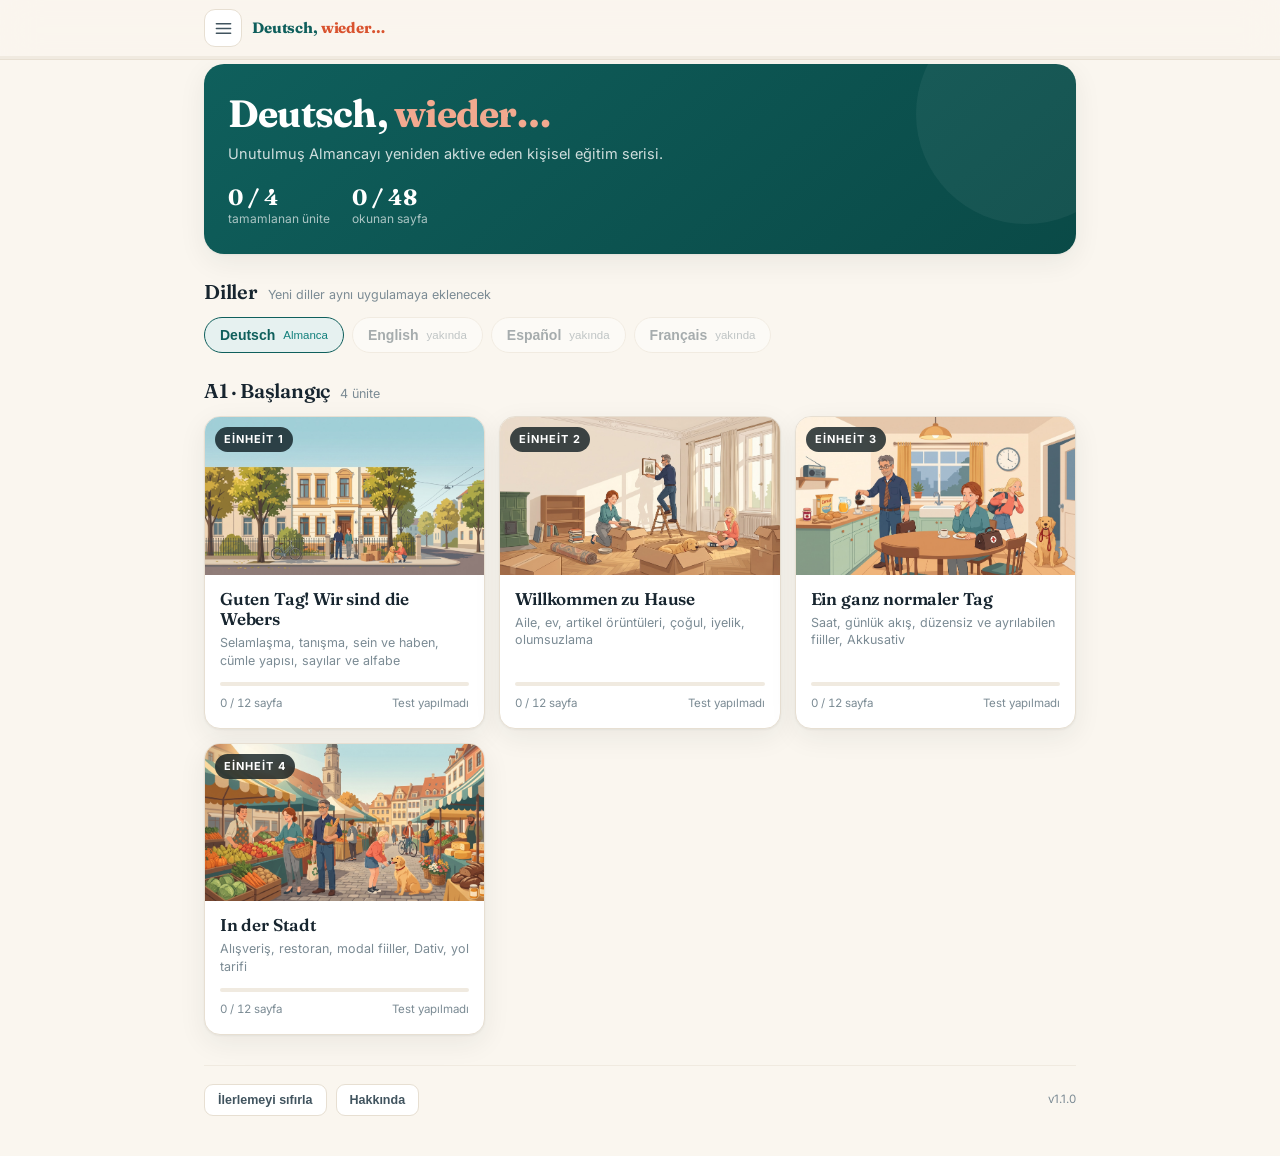
==== index.html @ b2467692 "Add files via upload" ====
<!DOCTYPE html>
<html lang="tr">
<head>
<meta charset="utf-8">
<meta name="viewport" content="width=device-width, initial-scale=1, viewport-fit=cover">
<meta name="apple-mobile-web-app-capable" content="yes">
<meta name="mobile-web-app-capable" content="yes">
<meta name="apple-mobile-web-app-status-bar-style" content="default">
<meta name="apple-mobile-web-app-title" content="Deutsch">
<meta name="theme-color" content="#FAF6EF">
<meta name="description" content="Deutsch, wieder… — kişiselleştirilmiş dil eğitimi">
<title>Deutsch, wieder…</title>

<link rel="manifest" href="manifest.webmanifest">
<link rel="apple-touch-icon" href="icons/apple-touch-icon.png">
<link rel="icon" href="icons/icon-192.png">

<link rel="preconnect" href="https://fonts.googleapis.com">
<link rel="preconnect" href="https://fonts.gstatic.com" crossorigin>
<link href="https://fonts.googleapis.com/css2?family=Fraunces:opsz,wght@9..144,500;9..144,600;9..144,700&family=Inter:wght@400;500;600;700&family=Lora:ital,wght@0,400;0,500;0,600;1,400&display=swap" rel="stylesheet">
<link rel="stylesheet" href="app.css">
</head>
<body>

<header class="topbar">
  <div class="topbar-in">
    <button class="iconbtn" id="menuBtn" aria-label="Menü">
      <svg viewBox="0 0 24 24"><path d="M3 6h18M3 12h18M3 18h18"/></svg>
    </button>
    <div class="brandmark">Deutsch, <span>wieder…</span></div>
    <div class="spacer"></div>
    <div class="pagepill" id="pill" hidden></div>
  </div>
  <div class="progress"><i id="prog"></i></div>
</header>

<div class="scrim" id="scrim"></div>
<nav class="toc" id="toc"></nav>

<!-- ══════════ HOME ══════════ -->
<main class="screen on" id="homeScreen">
  <div class="home">
    <div class="hero">
      <h1>Deutsch, <em>wieder…</em></h1>
      <p id="heroSub">Unutulmuş Almancayı yeniden aktive eden kişisel eğitim serisi.</p>
      <div class="stat" id="heroStats"></div>
    </div>

    <div class="sect-h"><h2>Diller</h2><span id="langNote"></span></div>
    <div class="langtabs" id="langTabs"></div>

    <div class="sect-h"><h2 id="levelTitle">A1 · Başlangıç</h2><span id="levelNote"></span></div>
    <div class="units" id="unitGrid"></div>

    <div class="homefoot">
      <button class="tinybtn" id="resetBtn">İlerlemeyi sıfırla</button>
      <button class="tinybtn" id="aboutBtn">Hakkında</button>
      <span class="ver" id="verLabel"></span>
    </div>
  </div>
</main>

<!-- ══════════ READER ══════════ -->
<main class="screen" id="readerScreen">
  <div class="stage" id="stage">
    <div class="loading"><div class="spin"></div><span>Ünite yükleniyor…</span></div>
  </div>
</main>

<nav class="botnav" id="botnav">
  <div class="botnav-in">
    <button class="nav" id="prevBtn"><svg viewBox="0 0 24 24"><path d="M15 18l-6-6 6-6"/></svg> Zurück</button>
    <button class="nav pri" id="nextBtn">Weiter <svg viewBox="0 0 24 24"><path d="M9 18l6-6-6-6"/></svg></button>
  </div>
</nav>

<div class="toast" id="toast"></div>

<script src="app.js"></script>
</body>
</html>
---- app.css ----
/* ==========================================================
   Deutsch, wieder…  ·  App-Stylesheet
   ========================================================== */
:root{
  --ink:#17252F;--ink-2:#41545F;--ink-3:#7B8B94;
  --teal:#0F5F5C;--teal-2:#13807C;--teal-soft:#E6F1F0;
  --coral:#D9532F;--coral-soft:#FCEDE8;
  --ochre:#B8801A;--ochre-soft:#FBF1DC;
  --plum:#6E4A78;--plum-soft:#F3EBF5;
  --green:#2E7D46;--green-soft:#E7F3EA;
  --cream:#FAF6EF;--paper:#FFFFFF;--line:#E7DFD2;--line-2:#F0EAE0;
  --shadow:0 1px 2px rgba(23,37,47,.05),0 8px 28px rgba(23,37,47,.07);
  --shadow-lg:0 2px 6px rgba(23,37,47,.06),0 24px 60px rgba(23,37,47,.12);
  --r-lg:20px;
  --serif:'Fraunces',Georgia,serif;--read:'Lora',Georgia,serif;
  --sans:'Inter',-apple-system,BlinkMacSystemFont,'Segoe UI',sans-serif;
}
*{box-sizing:border-box;-webkit-tap-highlight-color:transparent}
html{-webkit-text-size-adjust:100%}
body{margin:0;font-family:var(--sans);background:var(--cream);color:var(--ink);
  line-height:1.6;overscroll-behavior-y:none;-webkit-user-select:none;user-select:none}
input,textarea{-webkit-user-select:text;user-select:text}
.reader,.dlg,.vocab,.gtable,.box{-webkit-user-select:text;user-select:text}

/* ---------- App-Chrome ---------- */
.screen{display:none}
.screen.on{display:block}

.topbar{position:fixed;top:0;left:0;right:0;z-index:60;background:rgba(250,246,239,.9);
  backdrop-filter:saturate(180%) blur(18px);-webkit-backdrop-filter:saturate(180%) blur(18px);
  border-bottom:1px solid var(--line);padding-top:env(safe-area-inset-top)}
.topbar-in{max-width:900px;margin:0 auto;display:flex;align-items:center;gap:10px;padding:9px 14px}
.brandmark{font-family:var(--serif);font-weight:700;font-size:15px;color:var(--teal);letter-spacing:-.01em;white-space:nowrap}
.brandmark span{color:var(--coral)}
.topbar .spacer{flex:1}
.pagepill{font-size:12px;font-weight:600;color:var(--ink-2);background:var(--paper);
  border:1px solid var(--line);padding:5px 11px;border-radius:99px;white-space:nowrap;font-variant-numeric:tabular-nums}
.iconbtn{width:38px;height:38px;flex:0 0 38px;display:grid;place-items:center;border:1px solid var(--line);
  background:var(--paper);border-radius:11px;cursor:pointer;color:var(--ink-2)}
.iconbtn:active{transform:scale(.94)}
.iconbtn svg{width:19px;height:19px;stroke:currentColor;fill:none;stroke-width:1.9;stroke-linecap:round;stroke-linejoin:round}
.progress{height:3px;background:var(--line-2)}
.progress i{display:block;height:100%;background:linear-gradient(90deg,var(--teal),var(--teal-2));width:0;transition:width .35s cubic-bezier(.4,0,.2,1)}

.scrim{position:fixed;inset:0;background:rgba(23,37,47,.42);z-index:70;opacity:0;pointer-events:none;transition:opacity .25s}
.scrim.on{opacity:1;pointer-events:auto}
.toc{position:fixed;top:0;bottom:0;left:0;width:min(330px,86vw);z-index:80;background:var(--paper);
  border-right:1px solid var(--line);transform:translateX(-102%);transition:transform .3s cubic-bezier(.4,0,.2,1);
  overflow-y:auto;-webkit-overflow-scrolling:touch;padding:calc(env(safe-area-inset-top) + 18px) 0 30px}
.toc.on{transform:none;box-shadow:var(--shadow-lg)}
.toc h4{font-size:11px;font-weight:700;letter-spacing:.1em;text-transform:uppercase;color:var(--ink-3);margin:0 0 8px;padding:0 20px}
.toc-item{display:flex;gap:12px;align-items:flex-start;padding:11px 20px;cursor:pointer;border-left:3px solid transparent}
.toc-item.cur{background:var(--teal-soft);border-left-color:var(--teal)}
.toc-item.seen .toc-num::after{content:'·';color:var(--green);font-weight:700;margin-left:2px}
.toc-num{font-size:11px;font-weight:700;color:var(--ink-3);min-width:18px;padding-top:2px;font-variant-numeric:tabular-nums}
.toc-item.cur .toc-num{color:var(--teal)}
.toc-t{font-size:14px;font-weight:600;line-height:1.35;display:block}
.toc-s{font-size:11.5px;color:var(--ink-3);line-height:1.35;display:block;margin-top:1px}
.toc-back{display:flex;align-items:center;gap:8px;margin:0 20px 14px;padding:9px 12px;border:1px solid var(--line);
  border-radius:11px;font-size:13px;font-weight:600;color:var(--ink-2);cursor:pointer;background:var(--cream)}
.toc-back svg{width:15px;height:15px;stroke:currentColor;fill:none;stroke-width:2.2;stroke-linecap:round;stroke-linejoin:round}

/* ---------- Home ---------- */
.home{max-width:900px;margin:0 auto;padding:calc(env(safe-area-inset-top) + 64px) 14px 40px}
.hero{background:linear-gradient(140deg,var(--teal) 0%,#0A4A47 100%);border-radius:var(--r-lg);
  padding:30px 24px 26px;color:#fff;box-shadow:var(--shadow);margin-bottom:18px;position:relative;overflow:hidden}
.hero::after{content:'';position:absolute;right:-60px;top:-60px;width:220px;height:220px;border-radius:50%;
  background:rgba(255,255,255,.05)}
.hero h1{font-family:var(--serif);font-weight:700;font-size:clamp(26px,6vw,38px);line-height:1.05;
  letter-spacing:-.02em;margin:0 0 8px;position:relative}
.hero h1 em{font-style:normal;color:#F2A98F}
.hero p{margin:0;font-size:14.5px;color:rgba(255,255,255,.8);position:relative}
.hero .stat{display:flex;gap:22px;margin-top:20px;position:relative;flex-wrap:wrap}
.hero .stat div{font-size:12px;color:rgba(255,255,255,.65)}
.hero .stat b{display:block;font-family:var(--serif);font-size:22px;font-weight:700;color:#fff;line-height:1.1;font-variant-numeric:tabular-nums}

.sect-h{display:flex;align-items:baseline;gap:10px;margin:26px 0 12px}
.sect-h h2{font-family:var(--serif);font-weight:600;font-size:20px;margin:0;letter-spacing:-.01em}
.sect-h span{font-size:12.5px;color:var(--ink-3)}

.langtabs{display:flex;gap:8px;margin-bottom:6px;flex-wrap:wrap}
.langtab{display:flex;align-items:center;gap:8px;padding:9px 15px;border-radius:99px;border:1.5px solid var(--line);
  background:var(--paper);font-size:14px;font-weight:600;cursor:pointer;color:var(--ink-2)}
.langtab.on{border-color:var(--teal);background:var(--teal-soft);color:var(--teal)}
.langtab .tr{font-size:11.5px;color:var(--ink-3);font-weight:500}
.langtab.on .tr{color:var(--teal-2)}
.langtab.soon{opacity:.45;cursor:default}

.units{display:grid;grid-template-columns:repeat(auto-fill,minmax(260px,1fr));gap:14px}
.ucard{background:var(--paper);border:1px solid var(--line);border-radius:16px;overflow:hidden;
  box-shadow:var(--shadow);cursor:pointer;display:flex;flex-direction:column;transition:transform .15s}
.ucard:active{transform:scale(.985)}
.ucard .thumb{position:relative;background:var(--teal-soft);aspect-ratio:16/9;overflow:hidden}
.ucard .thumb img{width:100%;height:100%;object-fit:cover;display:block}
.ucard .badge{position:absolute;top:10px;left:10px;background:rgba(9,24,29,.78);color:#fff;font-size:11px;
  font-weight:700;letter-spacing:.09em;text-transform:uppercase;padding:4px 9px;border-radius:99px;backdrop-filter:blur(6px)}
.ucard .done{position:absolute;top:10px;right:10px;width:24px;height:24px;border-radius:50%;background:var(--green);
  display:none;place-items:center}
.ucard.finished .done{display:grid}
.ucard .done svg{width:13px;height:13px;stroke:#fff;fill:none;stroke-width:3;stroke-linecap:round;stroke-linejoin:round}
.ucard .body{padding:14px 15px 15px;flex:1;display:flex;flex-direction:column}
.ucard h3{font-family:var(--serif);font-weight:600;font-size:17px;line-height:1.2;margin:0 0 5px;letter-spacing:-.01em}
.ucard .sub{font-size:12.5px;color:var(--ink-3);line-height:1.4;flex:1}
.ucard .bar{height:4px;background:var(--line-2);border-radius:2px;margin-top:13px;overflow:hidden}
.ucard .bar i{display:block;height:100%;background:var(--teal);width:0;border-radius:2px;transition:width .4s}
.ucard .meta{display:flex;justify-content:space-between;align-items:center;margin-top:8px;font-size:11.5px;color:var(--ink-3);font-variant-numeric:tabular-nums}
.ucard .meta .score{font-weight:700;color:var(--green)}

.soonbox{background:var(--paper);border:1px dashed var(--line);border-radius:16px;padding:22px;text-align:center;color:var(--ink-3);font-size:14px}
.soonbox b{display:block;font-family:var(--serif);font-size:16px;color:var(--ink-2);margin-bottom:4px;font-weight:600}

.homefoot{margin-top:30px;padding-top:18px;border-top:1px solid var(--line-2);display:flex;gap:9px;flex-wrap:wrap;align-items:center}
.tinybtn{font-size:12.5px;font-weight:600;color:var(--ink-2);background:var(--paper);border:1px solid var(--line);
  border-radius:9px;padding:8px 13px;cursor:pointer}
.homefoot .ver{margin-left:auto;font-size:11.5px;color:var(--ink-3)}

/* ---------- Reader ---------- */
.stage{max-width:900px;margin:0 auto;padding:calc(env(safe-area-inset-top) + 64px) 14px 108px}
.page{display:none;animation:fade .32s ease}
.page.on{display:block}
@keyframes fade{from{opacity:0;transform:translateY(10px)}to{opacity:1;transform:none}}
.sheet{background:var(--paper);border:1px solid var(--line);border-radius:var(--r-lg);box-shadow:var(--shadow);
  padding:26px 22px 30px;margin-bottom:16px;overflow:hidden}
@media(max-width:520px){.sheet{padding:20px 16px 24px;border-radius:16px}.stage,.home{padding-left:10px;padding-right:10px}}

.eyebrow{display:inline-flex;align-items:center;gap:7px;font-size:11px;font-weight:700;letter-spacing:.09em;
  text-transform:uppercase;color:var(--teal);background:var(--teal-soft);padding:5px 11px;border-radius:99px;margin-bottom:12px}
.eyebrow.c{color:var(--coral);background:var(--coral-soft)}
.eyebrow.o{color:var(--ochre);background:var(--ochre-soft)}
.eyebrow.p{color:var(--plum);background:var(--plum-soft)}
.eyebrow.g{color:var(--green);background:var(--green-soft)}
h2{font-family:var(--serif);font-weight:600;font-size:clamp(21px,4.4vw,27px);line-height:1.18;letter-spacing:-.015em;margin:0 0 6px}
h3{font-family:var(--serif);font-weight:600;font-size:18px;margin:26px 0 10px;letter-spacing:-.01em}
h3:first-child{margin-top:0}
h4{margin:0}
.lede{font-size:15.5px;color:var(--ink-2);margin:0 0 4px}

.cover{border-radius:var(--r-lg);overflow:hidden;border:1px solid var(--line);background:var(--teal);
  box-shadow:var(--shadow);margin-bottom:16px;position:relative}
.cover img{display:block;width:100%;aspect-ratio:16/9;object-fit:cover}
.cover-txt{position:absolute;left:0;right:0;bottom:0;padding:52px 22px 20px;
  background:linear-gradient(to top,rgba(9,24,29,.94) 6%,rgba(9,24,29,.7) 46%,transparent);color:#fff}
.cover-kicker{font-size:11px;font-weight:700;letter-spacing:.16em;text-transform:uppercase;color:#8FD6D1;margin-bottom:5px}
.cover-title{font-family:var(--serif);font-weight:700;font-size:clamp(24px,5.8vw,38px);line-height:1.06;letter-spacing:-.02em;margin:0;color:#fff}
.cover-sub{font-size:13.5px;color:rgba(255,255,255,.82);margin-top:6px}

.goals{display:grid;gap:9px;margin:16px 0 0;padding:0;list-style:none}
.goals li{display:flex;gap:11px;align-items:flex-start;background:var(--cream);border:1px solid var(--line-2);
  border-radius:12px;padding:11px 13px;font-size:14.5px}
.goals .tick{flex:0 0 21px;height:21px;border-radius:6px;background:var(--teal);display:grid;place-items:center;margin-top:1px}
.goals .tick svg{width:12px;height:12px;stroke:#fff;fill:none;stroke-width:3;stroke-linecap:round;stroke-linejoin:round}
.goals b{font-weight:600}
.goals em{font-style:normal;color:var(--ink-3);font-size:13px;display:block;margin-top:1px}

.cast{display:grid;grid-template-columns:repeat(auto-fill,minmax(146px,1fr));gap:11px;margin-top:16px}
.castcard{background:var(--cream);border:1px solid var(--line-2);border-radius:13px;padding:13px;text-align:center}
.castcard .av{width:64px;height:64px;border-radius:50%;margin:0 auto 9px;background:var(--paper);
  box-shadow:0 0 0 1px var(--line);overflow:hidden}
.castcard .av img{width:100%;height:100%;object-fit:cover}
.castcard .nm{font-family:var(--serif);font-weight:600;font-size:15px;line-height:1.2}
.castcard .rl{font-size:12px;color:var(--ink-3);margin-top:3px;line-height:1.35}

figure{margin:18px 0}
figure img{width:100%;display:block;border-radius:14px;border:1px solid var(--line);background:var(--cream)}
figcaption{font-size:12.5px;color:var(--ink-3);margin-top:8px;text-align:center;font-style:italic}

.reader{font-family:var(--read);font-size:17px;line-height:1.85;color:var(--ink)}
.reader p{margin:0 0 15px}
.reader p:last-child{margin-bottom:0}
.reader .sp{display:block;margin:0 0 8px;padding-left:18px;text-indent:-18px}
.reader .sp b{font-family:var(--sans);font-size:13px;font-weight:700;color:var(--teal)}
.gl{border-bottom:1.5px dotted var(--ochre);cursor:pointer}
.gl.open{background:var(--ochre-soft);border-radius:3px;box-shadow:0 0 0 3px var(--ochre-soft)}
.gl-tip{font-family:var(--sans);font-size:12.5px;font-weight:600;color:var(--ochre);background:var(--ochre-soft);
  border-radius:6px;padding:1px 6px;margin-left:5px;white-space:nowrap;display:none}
.gl.open .gl-tip{display:inline-block}

.dlg{display:grid;gap:11px}
.turn{display:flex;gap:11px;align-items:flex-start}
.turn .who{flex:0 0 42px;height:42px;border-radius:50%;overflow:hidden;background:var(--teal-soft);display:grid;
  place-items:center;font-family:var(--serif);font-weight:700;font-size:15px;color:var(--teal);box-shadow:0 0 0 1px var(--line)}
.turn .who img{width:100%;height:100%;object-fit:cover}
.turn .bub{flex:1;background:var(--cream);border:1px solid var(--line-2);border-radius:4px 14px 14px 14px;padding:11px 14px}
.turn.r .bub{background:var(--teal-soft);border-color:#D2E6E4;border-radius:14px 4px 14px 14px}
.turn .nm{font-size:11px;font-weight:700;letter-spacing:.06em;text-transform:uppercase;color:var(--ink-3);margin-bottom:3px}
.turn .tx{font-family:var(--read);font-size:16px;line-height:1.6}

.audiobar{display:flex;align-items:center;gap:11px;background:var(--ink);color:#fff;border-radius:13px;
  padding:10px 14px 10px 10px;margin:0 0 16px}
.audiobar .pl{flex:0 0 40px;height:40px;border-radius:50%;border:0;cursor:pointer;background:var(--teal-2);
  display:grid;place-items:center;color:#fff}
.audiobar .pl:active{transform:scale(.93)}
.audiobar .pl svg{width:17px;height:17px;fill:currentColor}
.audiobar .meta{flex:1;min-width:0}
.audiobar .tt{font-size:13.5px;font-weight:600;white-space:nowrap;overflow:hidden;text-overflow:ellipsis}
.audiobar .st{font-size:11.5px;color:rgba(255,255,255,.6);font-variant-numeric:tabular-nums}
.audiobar .rate{font-size:11.5px;font-weight:700;background:rgba(255,255,255,.13);border:0;color:#fff;
  border-radius:8px;padding:7px 10px;cursor:pointer}
.audiobar .track{height:4px;background:rgba(255,255,255,.18);border-radius:2px;margin-top:5px;overflow:hidden;cursor:pointer}
.audiobar .track i{display:block;height:100%;background:var(--teal-2);width:0}
.audiobar.miss{background:var(--line-2);color:var(--ink-3)}
.audiobar.miss .pl{background:var(--ink-3)}

.box{border-radius:14px;padding:15px 17px;margin:18px 0;font-size:14.5px;border:1px solid}
.box .bt{display:flex;align-items:center;gap:7px;font-size:11px;font-weight:700;letter-spacing:.09em;text-transform:uppercase;margin-bottom:7px}
.box p{margin:0 0 8px}.box p:last-child{margin-bottom:0}
.box ul{margin:6px 0 0;padding-left:20px}
.box li{margin-bottom:4px}
.box.tip{background:var(--ochre-soft);border-color:#EFDFBC}.box.tip .bt{color:var(--ochre)}
.box.tr{background:#F4F1FA;border-color:#E2DAF0}.box.tr .bt{color:var(--plum)}
.box.warn{background:var(--coral-soft);border-color:#F5D5C9}.box.warn .bt{color:var(--coral)}
.box.cult{background:var(--teal-soft);border-color:#CFE4E2}.box.cult .bt{color:var(--teal)}
.box.snd{background:var(--green-soft);border-color:#CDE5D5}.box.snd .bt{color:var(--green)}

.tblwrap{overflow-x:auto;-webkit-overflow-scrolling:touch;margin:14px -4px;padding:0 4px}
.gtable{width:100%;border-collapse:separate;border-spacing:0;font-size:15px;margin:14px 0;border:1px solid var(--line);
  border-radius:12px;overflow:hidden;background:var(--paper)}
.gtable th{background:var(--teal);color:#fff;font-size:11.5px;font-weight:700;letter-spacing:.07em;text-transform:uppercase;text-align:left;padding:9px 13px}
.gtable td{padding:9px 13px;border-top:1px solid var(--line-2);vertical-align:top}
.gtable tr:nth-child(even) td{background:#FCFAF6}
.gtable td:first-child{font-weight:600;color:var(--ink-2)}
.gtable b{color:var(--coral);font-weight:700}
.gtable i{font-style:normal;color:var(--ink-3);font-size:13.5px}
.gtable .hl td{background:var(--ochre-soft)!important}

.pos{width:100%;border-collapse:separate;border-spacing:4px;font-family:var(--read);font-size:14.5px;margin:14px 0}
.pos th{font-family:var(--sans);font-size:10px;font-weight:700;letter-spacing:.08em;text-transform:uppercase;color:var(--ink-3);padding:0 0 3px;text-align:left}
.pos td{background:var(--cream);border:1px solid var(--line-2);border-radius:8px;padding:8px 10px}
.pos td.v{background:var(--coral-soft);border-color:#F0CFC2;font-weight:700;color:var(--coral)}
.pos td.w{background:var(--plum-soft);border-color:#E2DAF0;font-weight:700;color:var(--plum)}
.pos td.e{background:transparent;border:1px dashed var(--line);color:var(--ink-3)}

.vocab{display:grid;grid-template-columns:repeat(auto-fill,minmax(240px,1fr));gap:0 22px;margin:12px 0}
.vrow{display:flex;gap:10px;align-items:baseline;justify-content:space-between;padding:8px 0;
  border-bottom:1px solid var(--line-2);font-size:14.5px;cursor:pointer}
.vrow .de{font-weight:600}
.vrow .de .art{color:var(--teal);font-weight:700}
.vrow .de .art.f{color:var(--coral)}
.vrow .de .art.n{color:var(--ochre)}
.vrow .tr{color:var(--ink-3);text-align:right;font-size:13.5px;flex:0 0 auto;max-width:54%;transition:filter .18s,opacity .18s}
.vocab.hide .vrow .tr{filter:blur(5px);opacity:.55}
.vocab.hide .vrow.rev .tr{filter:none;opacity:1}
.vtoggle{display:inline-flex;align-items:center;gap:7px;font-size:12.5px;font-weight:600;color:var(--teal);
  background:var(--teal-soft);border:0;border-radius:99px;padding:8px 14px;cursor:pointer;margin-bottom:6px}
.vgroup{font-size:11px;font-weight:700;letter-spacing:.09em;text-transform:uppercase;color:var(--ink-3);margin:20px 0 4px;grid-column:1/-1}
.vgroup:first-child{margin-top:6px}

.nums{display:grid;grid-template-columns:repeat(auto-fill,minmax(98px,1fr));gap:7px;margin:14px 0}
.num{background:var(--cream);border:1px solid var(--line-2);border-radius:10px;padding:8px 9px;text-align:center}
.num .n{font-family:var(--serif);font-weight:700;font-size:17px;color:var(--teal);line-height:1}
.num .w{font-size:12.5px;margin-top:3px;font-weight:500}
.abc{display:grid;grid-template-columns:repeat(auto-fill,minmax(72px,1fr));gap:6px;margin:14px 0}
.ab{background:var(--cream);border:1px solid var(--line-2);border-radius:9px;padding:7px 4px;text-align:center}
.ab .l{font-family:var(--serif);font-weight:700;font-size:17px;line-height:1}
.ab .s{font-size:11.5px;color:var(--coral);font-weight:600;margin-top:2px}
.ab.x{background:var(--coral-soft);border-color:#F0CFC2}

/* Stammbaum */
.tree{margin:18px 0 6px;display:grid;gap:0;justify-items:center}
.gen{width:100%}
.gl-lbl{font-size:11px;font-weight:700;letter-spacing:.09em;text-transform:uppercase;color:var(--ink-3);text-align:center;margin-bottom:10px}
.gen-row{display:flex;flex-wrap:wrap;gap:12px;align-items:center;justify-content:center}
.pers{background:var(--cream);border:1px solid var(--line-2);border-radius:13px;padding:12px 10px;text-align:center;width:118px}
.pers .av{width:56px;height:56px;border-radius:50%;margin:0 auto 8px;overflow:hidden;background:var(--paper);box-shadow:0 0 0 1px var(--line)}
.pers .av img{width:100%;height:100%;object-fit:cover}
.pers .nm{font-family:var(--serif);font-weight:600;font-size:14.5px;line-height:1.2}
.pers .rl{font-size:11.5px;color:var(--ink-3);margin-top:3px;line-height:1.35}
.link{color:var(--coral);font-size:17px;flex:0 0 auto}
.stem{width:2px;height:22px;background:var(--line);margin:4px auto}
@media(max-width:400px){.pers{width:104px}.pers .av{width:48px;height:48px}}

/* Übungen */
.ex{background:var(--paper);border:1px solid var(--line);border-radius:16px;padding:17px 17px 15px;margin:16px 0}
.ex-h{display:flex;gap:11px;align-items:flex-start;margin-bottom:13px}
.ex-n{flex:0 0 27px;height:27px;border-radius:9px;background:var(--coral);color:#fff;display:grid;place-items:center;font-size:12.5px;font-weight:700}
.ex-q{flex:1}
.ex-t{font-size:14.5px;font-weight:600;line-height:1.42}
.ex-hint{font-size:12.5px;color:var(--ink-3);margin-top:2px}
.items{display:grid;gap:9px}
.fi{display:flex;flex-wrap:wrap;gap:6px;align-items:center;font-family:var(--read);font-size:16px;line-height:2.1;
  padding:9px 11px;background:var(--cream);border:1px solid var(--line-2);border-radius:11px}
.fi .ix{font-family:var(--sans);font-size:11.5px;font-weight:700;color:var(--ink-3);min-width:17px}
.fi input{font-family:var(--read);font-size:16px;font-weight:600;color:var(--teal);border:0;border-bottom:2px solid var(--teal);
  background:transparent;padding:1px 4px;min-width:60px;width:92px;text-align:center;outline:none;border-radius:0}
.fi input.w{width:132px}
.fi input::placeholder{color:#B9C6C5;font-weight:400}
.fi input:focus{background:var(--teal-soft);border-radius:5px 5px 0 0}
.fi input.ok{color:var(--green);border-bottom-color:var(--green);background:var(--green-soft);border-radius:5px 5px 0 0}
.fi input.no{color:var(--coral);border-bottom-color:var(--coral);background:var(--coral-soft);border-radius:5px 5px 0 0}
.ch{background:var(--cream);border:1px solid var(--line-2);border-radius:11px;padding:11px}
.ch .qq{font-family:var(--read);font-size:15.5px;margin-bottom:9px;line-height:1.5}
.ch .qq .ix{font-family:var(--sans);font-size:11.5px;font-weight:700;color:var(--ink-3);margin-right:6px}
.opts{display:flex;flex-wrap:wrap;gap:7px}
.opt{font-family:var(--read);font-size:15px;font-weight:500;background:var(--paper);border:1.5px solid var(--line);
  border-radius:10px;padding:8px 14px;cursor:pointer;min-height:40px;display:flex;align-items:center}
.opt:active{transform:scale(.97)}
.opt.sel{border-color:var(--teal);background:var(--teal-soft);color:var(--teal);font-weight:600}
.opt.ok{border-color:var(--green);background:var(--green-soft);color:var(--green);font-weight:700}
.opt.no{border-color:var(--coral);background:var(--coral-soft);color:var(--coral);text-decoration:line-through}
.opt.rev{border-color:var(--green);border-style:dashed;color:var(--green)}
.ord{background:var(--cream);border:1px solid var(--line-2);border-radius:11px;padding:11px}
.ord .prompt{font-size:12.5px;color:var(--ink-3);margin-bottom:8px}
.ord .drop{min-height:48px;background:var(--paper);border:1.5px dashed var(--line);border-radius:10px;padding:7px;
  display:flex;flex-wrap:wrap;gap:6px;align-items:center;font-family:var(--read);font-size:15.5px;margin-bottom:9px}
.ord .drop:empty::before{content:attr(data-ph);color:var(--ink-3);font-family:var(--sans);font-size:12.5px;padding-left:5px}
.ord .drop.ok{border-color:var(--green);border-style:solid;background:var(--green-soft)}
.ord .drop.no{border-color:var(--coral);border-style:solid;background:var(--coral-soft)}
.ord .bank{display:flex;flex-wrap:wrap;gap:6px}
.tok{font-family:var(--read);font-size:15px;background:var(--paper);border:1.5px solid var(--line);border-radius:9px;
  padding:7px 12px;cursor:pointer;min-height:38px;display:flex;align-items:center}
.tok:active{transform:scale(.95)}
.ord .drop .tok{background:var(--teal-soft);border-color:#C9E0DE;color:var(--teal);font-weight:600}
.ord .sol{display:none;font-size:13.5px;color:var(--green);font-weight:600;margin-top:8px;font-family:var(--read)}
.ord.show .sol{display:block}
.mt{display:grid;grid-template-columns:1fr 1fr;gap:9px}
.mtcol{display:grid;gap:7px;align-content:start}
.mtitem{background:var(--cream);border:1.5px solid var(--line-2);border-radius:10px;padding:10px 12px;font-size:14px;
  cursor:pointer;min-height:46px;display:flex;align-items:center}
.mtitem.a{font-family:var(--read);font-weight:600}
.mtitem.sel{border-color:var(--teal);background:var(--teal-soft)}
.mtitem.done{border-color:var(--green);background:var(--green-soft);color:var(--green);cursor:default}
.mtitem.done::after{content:'✓';margin-left:auto;font-weight:700;padding-left:6px}
.mtitem.shake{animation:sh .3s}
@keyframes sh{0%,100%{transform:none}25%{transform:translateX(-5px)}75%{transform:translateX(5px)}}
.tf{display:flex;gap:9px;align-items:center;background:var(--cream);border:1px solid var(--line-2);border-radius:11px;padding:10px 12px}
.tf .st{flex:1;font-family:var(--read);font-size:15px;line-height:1.45}
.tf .btns{display:flex;gap:5px;flex:0 0 auto}
.tfb{width:44px;height:40px;border-radius:9px;border:1.5px solid var(--line);background:var(--paper);font-size:12px;
  font-weight:700;color:var(--ink-3);cursor:pointer;font-family:var(--sans)}
.tfb.sel{border-color:var(--teal);background:var(--teal-soft);color:var(--teal)}
.tfb.ok{border-color:var(--green);background:var(--green-soft);color:var(--green)}
.tfb.no{border-color:var(--coral);background:var(--coral-soft);color:var(--coral)}
.fw{width:100%;min-height:120px;font-family:var(--read);font-size:15.5px;line-height:1.7;border:1px solid var(--line);
  border-radius:12px;padding:12px;background:var(--cream);resize:vertical;outline:none;color:var(--ink)}
.fw:focus{border-color:var(--teal);background:var(--paper)}
.ex-f{display:flex;gap:8px;align-items:center;margin-top:13px;flex-wrap:wrap}
.btn{font-family:var(--sans);font-size:13px;font-weight:600;border-radius:10px;padding:10px 16px;cursor:pointer;
  border:1.5px solid transparent;min-height:42px}
.btn:active{transform:scale(.96)}
.btn.pri{background:var(--teal);color:#fff}
.btn.sec{background:var(--paper);border-color:var(--line);color:var(--ink-2)}
.verdict{font-size:13px;font-weight:600;margin-left:auto;font-variant-numeric:tabular-nums}
.verdict.good{color:var(--green)}.verdict.mid{color:var(--ochre)}.verdict.bad{color:var(--coral)}

.prompts{display:grid;gap:9px}
.prompt-c{background:var(--cream);border:1px solid var(--line-2);border-left:3px solid var(--plum);
  border-radius:0 11px 11px 0;padding:11px 14px}
.prompt-c .q{font-family:var(--read);font-size:15.5px;font-weight:500}
.prompt-c .h{font-size:12.5px;color:var(--ink-3);margin-top:4px}

.testhead{background:linear-gradient(135deg,var(--teal),#0A4A47);color:#fff;border-radius:16px;padding:22px;margin-bottom:16px}
.testhead h2{color:#fff;margin-bottom:4px}
.testhead p{margin:0;font-size:14px;color:rgba(255,255,255,.78)}
.scorecard{display:flex;align-items:center;gap:16px;background:var(--paper);border:1px solid var(--line);
  border-radius:16px;padding:18px;margin:16px 0;box-shadow:var(--shadow)}
.scoreno{font-family:var(--serif);font-weight:700;font-size:36px;line-height:1;color:var(--teal);
  font-variant-numeric:tabular-nums;white-space:nowrap}
.scoretx{flex:1;font-size:14px;color:var(--ink-2)}
.scoretx b{display:block;font-size:15.5px;color:var(--ink);font-family:var(--serif)}

.cards{display:grid;grid-template-columns:repeat(auto-fill,minmax(230px,1fr));gap:11px;margin:14px 0}
.card{background:var(--cream);border:1px solid var(--line-2);border-radius:13px;padding:13px 15px}
.card .ct{font-size:11px;font-weight:700;letter-spacing:.08em;text-transform:uppercase;color:var(--teal);margin-bottom:6px}
.card .cc{font-family:var(--read);font-size:14.5px;line-height:1.65}
.card .cc b{color:var(--coral)}

.botnav{position:fixed;left:0;right:0;bottom:0;z-index:60;background:rgba(250,246,239,.92);
  backdrop-filter:saturate(180%) blur(18px);-webkit-backdrop-filter:saturate(180%) blur(18px);
  border-top:1px solid var(--line);padding-bottom:env(safe-area-inset-bottom);display:none}
.botnav.on{display:block}
.botnav-in{max-width:900px;margin:0 auto;display:flex;gap:9px;padding:9px 14px}
.nav{flex:1;display:flex;align-items:center;justify-content:center;gap:8px;min-height:46px;border-radius:12px;
  border:1px solid var(--line);background:var(--paper);font-size:14px;font-weight:600;color:var(--ink);cursor:pointer;font-family:var(--sans)}
.nav.pri{background:var(--teal);border-color:var(--teal);color:#fff}
.nav:disabled{opacity:.35;cursor:default}
.nav svg{width:17px;height:17px;stroke:currentColor;fill:none;stroke-width:2.2;stroke-linecap:round;stroke-linejoin:round}

.loading{display:grid;place-items:center;padding:80px 20px;color:var(--ink-3);font-size:14px;gap:14px}
.spin{width:26px;height:26px;border:3px solid var(--line);border-top-color:var(--teal);border-radius:50%;animation:sp .8s linear infinite}
@keyframes sp{to{transform:rotate(360deg)}}

.toast{position:fixed;left:50%;bottom:calc(env(safe-area-inset-bottom) + 76px);transform:translateX(-50%) translateY(14px);
  background:var(--ink);color:#fff;font-size:13.5px;font-weight:500;padding:11px 18px;border-radius:99px;z-index:120;
  opacity:0;pointer-events:none;transition:opacity .25s,transform .25s;box-shadow:var(--shadow-lg);max-width:88vw;text-align:center}
.toast.on{opacity:1;transform:translateX(-50%)}

@media print{
  .topbar,.botnav,.toc,.scrim,.ex-f,.vtoggle,.toast{display:none!important}
  .page{display:block!important;page-break-after:always}
  .stage{padding:0;max-width:100%}
  .sheet{box-shadow:none;border-radius:0;border:0;padding:0 0 20px}
  body{background:#fff}
  .vocab.hide .vrow .tr{filter:none!important;opacity:1!important}
}
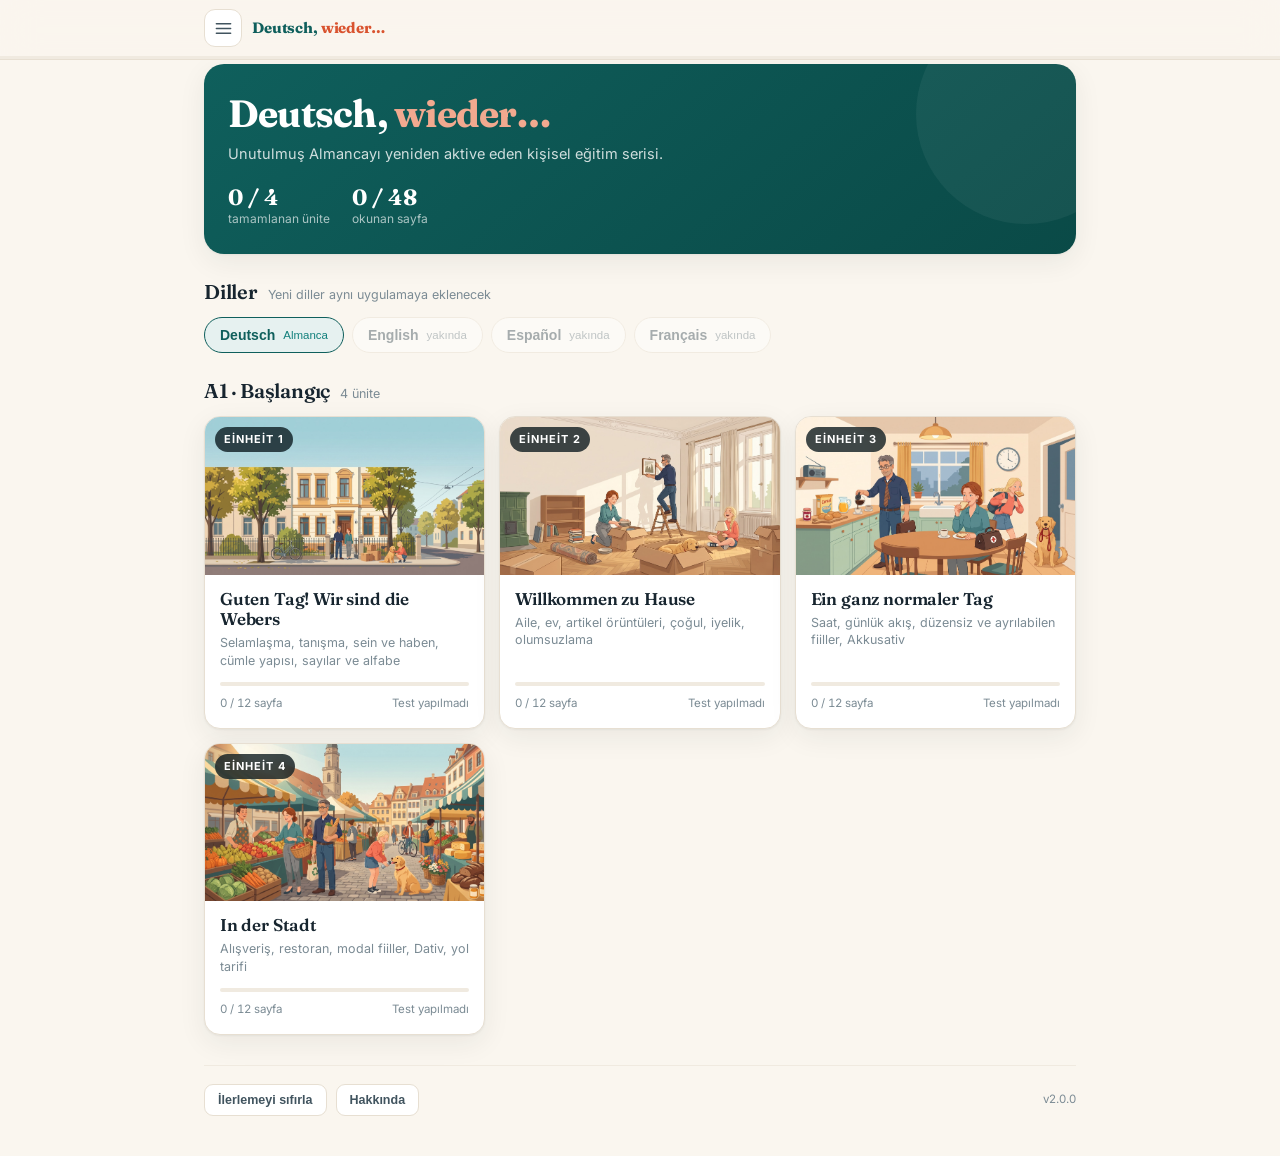
==== commit ffe9c0c4: "Update index.html" ====
--- a/index.html
+++ b/index.html
@@ -35,6 +35,23 @@
 </header>
 
 <div class="scrim" id="scrim"></div>
+
+<!-- ══════════ GİRİŞ ══════════ -->
+<main class="screen" id="authScreen">
+  <div class="auth">
+    <h1>Deutsch, <em>wieder…</em></h1>
+    <p class="lede">Adınızı ve 4 haneli bir PIN girin. İlk kez giriyorsanız profiliniz otomatik oluşturulur.</p>
+    <form id="authForm">
+      <label>Ad<input type="text" id="authName" autocomplete="name" required maxlength="40" placeholder="Örn. Güçlü"></label>
+      <label>4 haneli PIN<input type="password" id="authPin" inputmode="numeric" pattern="[0-9]{4}" maxlength="4" required placeholder="••••"></label>
+      <p class="hint">Bu bir şifre değil, sadece profilinizi ayırt eder — gerçek şifrenizi kullanmayın.</p>
+      <button type="submit" class="btn pri wide" id="authSubmit">Devam et</button>
+      <div class="autherr" id="authErr" hidden></div>
+    </form>
+    <button class="tinybtn" id="authSkip">Sunucusuz devam et</button>
+  </div>
+</main>
+
 <nav class="toc" id="toc"></nav>
 
 <!-- ══════════ HOME ══════════ -->
@@ -53,8 +70,10 @@
     <div class="units" id="unitGrid"></div>
 
     <div class="homefoot">
+      <span class="userbadge" id="userBadge" hidden></span>
       <button class="tinybtn" id="resetBtn">İlerlemeyi sıfırla</button>
       <button class="tinybtn" id="aboutBtn">Hakkında</button>
+      <button class="tinybtn" id="logoutBtn" hidden>Çıkış</button>
       <span class="ver" id="verLabel"></span>
     </div>
   </div>
@@ -76,6 +95,8 @@
 
 <div class="toast" id="toast"></div>
 
+<script src="config.js"></script>
 <script src="app.js"></script>
 </body>
 </html>
+
--- a/app.css
+++ b/app.css
@@ -392,3 +392,19 @@
   body{background:#fff}
   .vocab.hide .vrow .tr{filter:none!important;opacity:1!important}
 }
+/* ---------------- Giriş ekranı ---------------- */
+.auth{max-width:380px;margin:0 auto;padding:56px 20px 40px;text-align:center}
+.auth h1{font-family:var(--serif);font-weight:700;font-size:clamp(26px,6vw,32px);margin:0 0 10px;color:var(--ink)}
+.auth h1 em{font-style:italic;color:var(--teal)}
+.auth .lede{font-size:14.5px;color:var(--ink-2);margin:0 0 26px;line-height:1.5}
+.auth form{text-align:left;display:flex;flex-direction:column;gap:14px}
+.auth label{font-size:12.5px;font-weight:600;color:var(--ink-2);display:flex;flex-direction:column;gap:6px}
+.auth input{font-family:var(--sans);font-size:16px;font-weight:500;color:var(--ink);background:var(--paper);
+  border:1.5px solid var(--line);border-radius:11px;padding:12px 14px;outline:none}
+.auth input:focus{border-color:var(--teal)}
+.auth .hint{font-size:12px;color:var(--ink-3);margin:-4px 0 2px;line-height:1.4}
+.btn.wide{width:100%;padding:13px 16px;font-size:14.5px}
+.autherr{font-size:13px;color:#B3261E;background:#FBEAEA;border:1px solid #F3D1D0;border-radius:9px;padding:9px 12px}
+.auth #authSkip{margin-top:18px}
+.userbadge{font-size:12.5px;font-weight:700;color:var(--teal);background:var(--teal-soft);
+  border-radius:99px;padding:6px 13px}
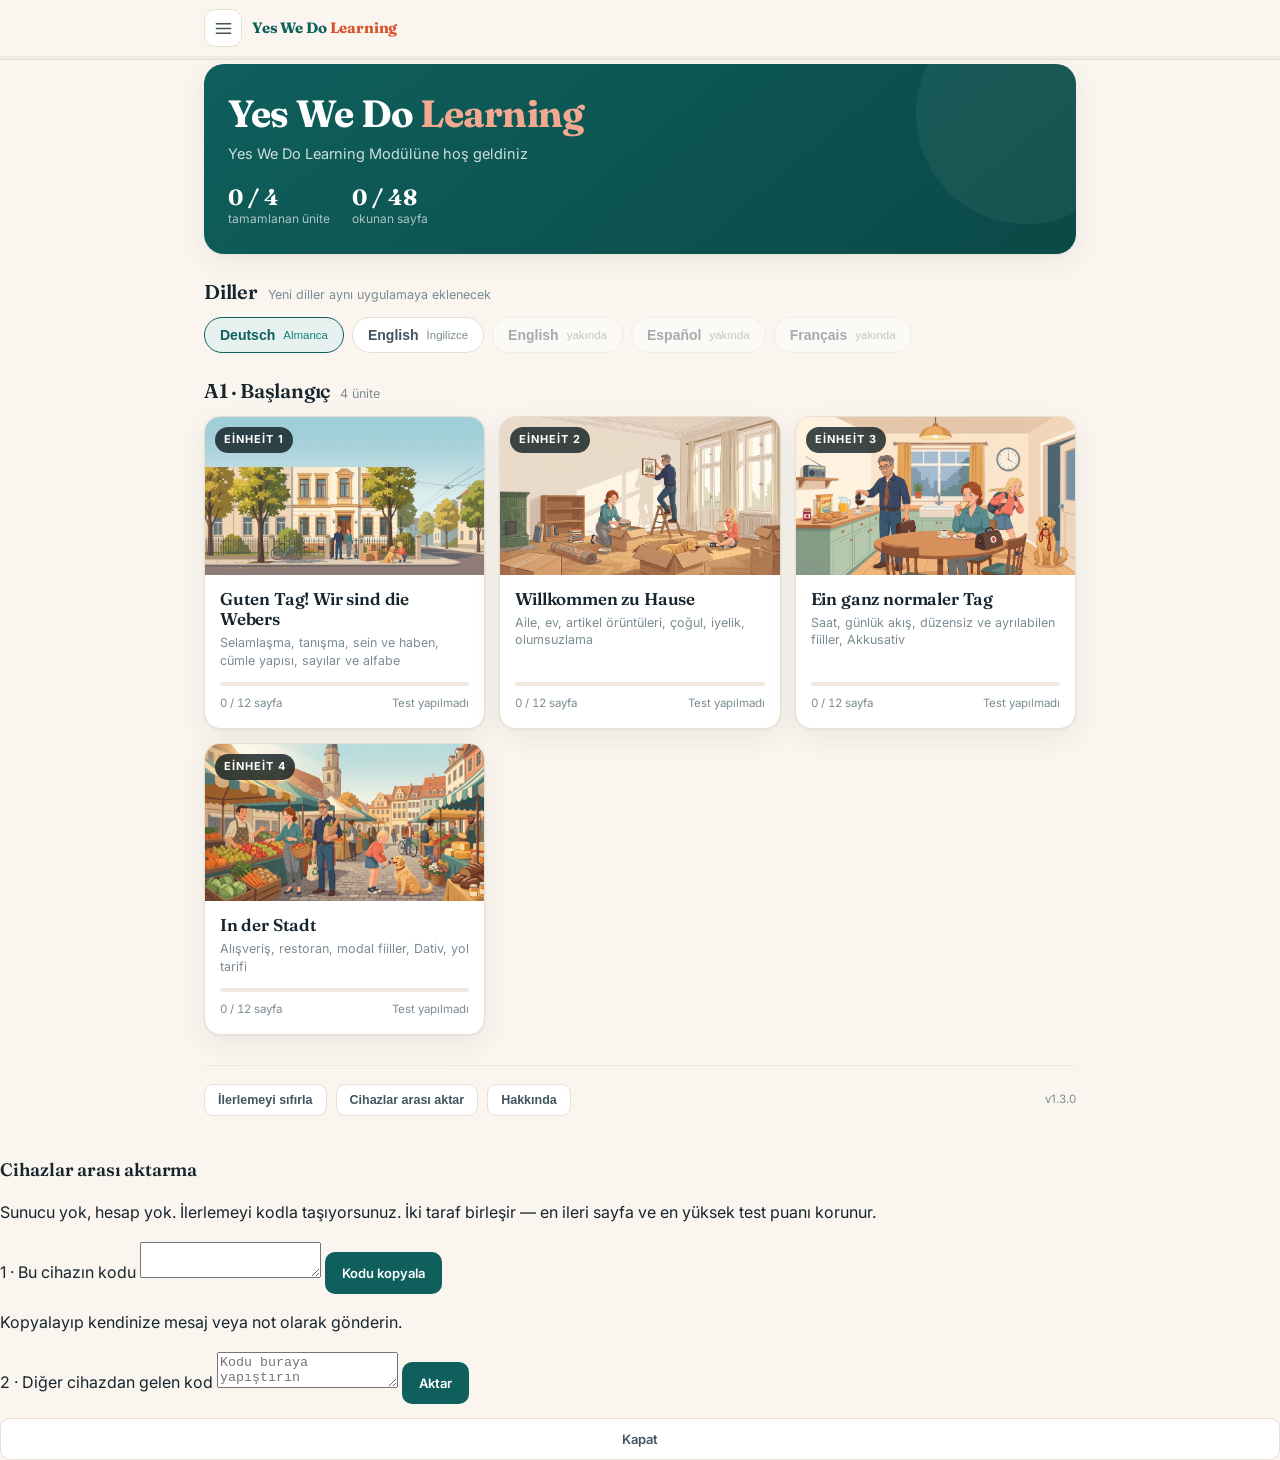
==== commit cfd2b970: "Add files via upload" ====
--- a/index.html
+++ b/index.html
@@ -6,10 +6,10 @@
 <meta name="apple-mobile-web-app-capable" content="yes">
 <meta name="mobile-web-app-capable" content="yes">
 <meta name="apple-mobile-web-app-status-bar-style" content="default">
-<meta name="apple-mobile-web-app-title" content="Deutsch">
+<meta name="apple-mobile-web-app-title" content="YWDL">
 <meta name="theme-color" content="#FAF6EF">
-<meta name="description" content="Deutsch, wieder… — kişiselleştirilmiş dil eğitimi">
-<title>Deutsch, wieder…</title>
+<meta name="description" content="Yes We Do Learning — kişiselleştirilmiş eğitim serisi">
+<title>Yes We Do Learning</title>
 
 <link rel="manifest" href="manifest.webmanifest">
 <link rel="apple-touch-icon" href="icons/apple-touch-icon.png">
@@ -27,7 +27,7 @@
     <button class="iconbtn" id="menuBtn" aria-label="Menü">
       <svg viewBox="0 0 24 24"><path d="M3 6h18M3 12h18M3 18h18"/></svg>
     </button>
-    <div class="brandmark">Deutsch, <span>wieder…</span></div>
+    <div class="brandmark">Yes We Do <span>Learning</span></div>
     <div class="spacer"></div>
     <div class="pagepill" id="pill" hidden></div>
   </div>
@@ -35,31 +35,14 @@
 </header>
 
 <div class="scrim" id="scrim"></div>
-
-<!-- ══════════ GİRİŞ ══════════ -->
-<main class="screen" id="authScreen">
-  <div class="auth">
-    <h1>Deutsch, <em>wieder…</em></h1>
-    <p class="lede">Adınızı ve 4 haneli bir PIN girin. İlk kez giriyorsanız profiliniz otomatik oluşturulur.</p>
-    <form id="authForm">
-      <label>Ad<input type="text" id="authName" autocomplete="name" required maxlength="40" placeholder="Örn. Güçlü"></label>
-      <label>4 haneli PIN<input type="password" id="authPin" inputmode="numeric" pattern="[0-9]{4}" maxlength="4" required placeholder="••••"></label>
-      <p class="hint">Bu bir şifre değil, sadece profilinizi ayırt eder — gerçek şifrenizi kullanmayın.</p>
-      <button type="submit" class="btn pri wide" id="authSubmit">Devam et</button>
-      <div class="autherr" id="authErr" hidden></div>
-    </form>
-    <button class="tinybtn" id="authSkip">Sunucusuz devam et</button>
-  </div>
-</main>
-
 <nav class="toc" id="toc"></nav>
 
 <!-- ══════════ HOME ══════════ -->
 <main class="screen on" id="homeScreen">
   <div class="home">
     <div class="hero">
-      <h1>Deutsch, <em>wieder…</em></h1>
-      <p id="heroSub">Unutulmuş Almancayı yeniden aktive eden kişisel eğitim serisi.</p>
+      <h1>Yes We Do <em>Learning</em></h1>
+      <p id="heroSub">Yes We Do Learning Modülüne hoş geldiniz</p>
       <div class="stat" id="heroStats"></div>
     </div>
 
@@ -70,10 +53,9 @@
     <div class="units" id="unitGrid"></div>
 
     <div class="homefoot">
-      <span class="userbadge" id="userBadge" hidden></span>
       <button class="tinybtn" id="resetBtn">İlerlemeyi sıfırla</button>
+      <button class="tinybtn" id="syncBtn">Cihazlar arası aktar</button>
       <button class="tinybtn" id="aboutBtn">Hakkında</button>
-      <button class="tinybtn" id="logoutBtn" hidden>Çıkış</button>
       <span class="ver" id="verLabel"></span>
     </div>
   </div>
@@ -88,15 +70,33 @@
 
 <nav class="botnav" id="botnav">
   <div class="botnav-in">
-    <button class="nav" id="prevBtn"><svg viewBox="0 0 24 24"><path d="M15 18l-6-6 6-6"/></svg> Zurück</button>
-    <button class="nav pri" id="nextBtn">Weiter <svg viewBox="0 0 24 24"><path d="M9 18l6-6-6-6"/></svg></button>
+    <button class="nav" id="prevBtn"><svg viewBox="0 0 24 24"><path d="M15 18l-6-6 6-6"/></svg> Back</button>
+    <button class="nav pri" id="nextBtn">Next <svg viewBox="0 0 24 24"><path d="M9 18l6-6-6-6"/></svg></button>
   </div>
 </nav>
 
+<div class="scrim" id="syncScrim"></div>
+<div class="modal" id="syncModal">
+  <div class="modal-in">
+    <h3>Cihazlar arası aktarma</h3>
+    <p class="modal-p">Sunucu yok, hesap yok. İlerlemeyi kodla taşıyorsunuz.
+    İki taraf birleşir — en ileri sayfa ve en yüksek test puanı korunur.</p>
+
+    <label class="modal-l">1 · Bu cihazın kodu</label>
+    <textarea id="syncOut" class="modal-t" readonly></textarea>
+    <button class="btn pri" id="syncCopy">Kodu kopyala</button>
+    <p class="modal-h">Kopyalayıp kendinize mesaj veya not olarak gönderin.</p>
+
+    <label class="modal-l">2 · Diğer cihazdan gelen kod</label>
+    <textarea id="syncIn" class="modal-t" placeholder="Kodu buraya yapıştırın"></textarea>
+    <button class="btn pri" id="syncApply">Aktar</button>
+
+    <button class="btn sec" id="syncClose" style="width:100%;margin-top:14px">Kapat</button>
+  </div>
+</div>
+
 <div class="toast" id="toast"></div>
 
-<script src="config.js"></script>
 <script src="app.js"></script>
 </body>
 </html>
-
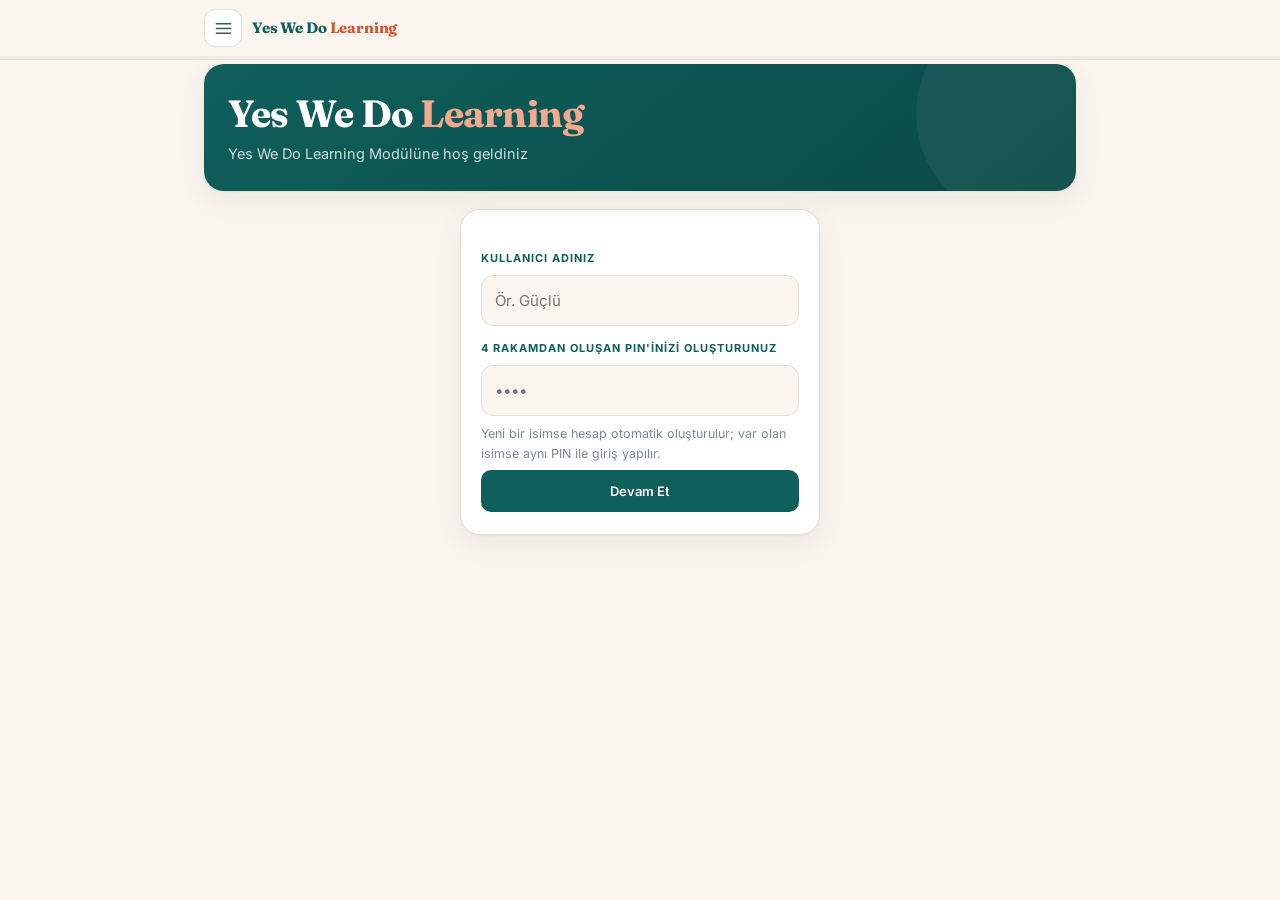
==== commit 0bd5a484: "Add files via upload" ====
--- a/index.html
+++ b/index.html
@@ -37,8 +37,68 @@
 <div class="scrim" id="scrim"></div>
 <nav class="toc" id="toc"></nav>
 
-<!-- ══════════ HOME ══════════ -->
-<main class="screen on" id="homeScreen">
+<!-- ══════════ LOGIN ══════════ -->
+<main class="screen on" id="loginScreen">
+  <div class="home">
+    <div class="hero">
+      <h1>Yes We Do <em>Learning</em></h1>
+      <p>Yes We Do Learning Modülüne hoş geldiniz</p>
+    </div>
+    <div class="loginbox">
+      <label class="modal-l">Kullanıcı adınız</label>
+      <input class="fw" id="loginName" type="text" placeholder="Ör. Güçlü" autocomplete="username" maxlength="40">
+      <label class="modal-l" style="margin-top:14px">4 rakamdan oluşan PIN'inizi oluşturunuz</label>
+      <input class="fw" id="loginPin" type="tel" inputmode="numeric" pattern="\d{4}" maxlength="4" placeholder="••••" autocomplete="current-password">
+      <p class="modal-h" id="loginMsg">Yeni bir isimse hesap otomatik oluşturulur; var olan isimse aynı PIN ile giriş yapılır.</p>
+      <button class="btn pri" id="loginBtn" style="width:100%;margin-top:6px">Devam Et</button>
+    </div>
+  </div>
+</main>
+
+<!-- ══════════ HUB (konu seçimi) ══════════ -->
+<main class="screen" id="hubScreen">
+  <div class="home">
+    <div class="hero">
+      <h1>Merhaba, <em id="hubName">!</em></h1>
+      <p>Ne öğrenmek istersin?</p>
+    </div>
+    <div class="hubgrid">
+      <div class="hubcard" id="hubDe">
+        <h3>Almanca Eğitim</h3>
+        <div class="sub">A1 seviyesiyle başla</div>
+      </div>
+      <div class="hubcard" id="hubEn">
+        <h3>İngilizce Eğitim</h3>
+        <div class="sub">A1 seviyesiyle başla</div>
+      </div>
+      <div class="hubcard soon">
+        <h3>Diğer Eğitim Modülleri</h3>
+        <div class="sub">pek yakında</div>
+      </div>
+    </div>
+    <div class="homefoot">
+      <button class="tinybtn" id="logoutBtn">Çıkış</button>
+      <span class="ver" id="verLabelHub"></span>
+    </div>
+  </div>
+</main>
+
+<!-- ══════════ LEVEL (seviye seçimi) ══════════ -->
+<main class="screen" id="levelScreen">
+  <div class="home">
+    <div class="hero">
+      <h1 id="levelHeadTitle">Almanca</h1>
+      <p>Bir seviye seç</p>
+    </div>
+    <div class="hubgrid" id="levelGrid"></div>
+    <div class="homefoot">
+      <button class="tinybtn" id="toHubBtn2">◂ Ana menü</button>
+    </div>
+  </div>
+</main>
+
+<!-- ══════════ HOME (ünite listesi) ══════════ -->
+<main class="screen" id="homeScreen">
   <div class="home">
     <div class="hero">
       <h1>Yes We Do <em>Learning</em></h1>
@@ -46,15 +106,12 @@
       <div class="stat" id="heroStats"></div>
     </div>
 
-    <div class="sect-h"><h2>Diller</h2><span id="langNote"></span></div>
-    <div class="langtabs" id="langTabs"></div>
-
     <div class="sect-h"><h2 id="levelTitle">A1 · Başlangıç</h2><span id="levelNote"></span></div>
     <div class="units" id="unitGrid"></div>
 
     <div class="homefoot">
+      <button class="tinybtn" id="toHubBtn">◂ Ana menü</button>
       <button class="tinybtn" id="resetBtn">İlerlemeyi sıfırla</button>
-      <button class="tinybtn" id="syncBtn">Cihazlar arası aktar</button>
       <button class="tinybtn" id="aboutBtn">Hakkında</button>
       <span class="ver" id="verLabel"></span>
     </div>
@@ -75,26 +132,6 @@
   </div>
 </nav>
 
-<div class="scrim" id="syncScrim"></div>
-<div class="modal" id="syncModal">
-  <div class="modal-in">
-    <h3>Cihazlar arası aktarma</h3>
-    <p class="modal-p">Sunucu yok, hesap yok. İlerlemeyi kodla taşıyorsunuz.
-    İki taraf birleşir — en ileri sayfa ve en yüksek test puanı korunur.</p>
-
-    <label class="modal-l">1 · Bu cihazın kodu</label>
-    <textarea id="syncOut" class="modal-t" readonly></textarea>
-    <button class="btn pri" id="syncCopy">Kodu kopyala</button>
-    <p class="modal-h">Kopyalayıp kendinize mesaj veya not olarak gönderin.</p>
-
-    <label class="modal-l">2 · Diğer cihazdan gelen kod</label>
-    <textarea id="syncIn" class="modal-t" placeholder="Kodu buraya yapıştırın"></textarea>
-    <button class="btn pri" id="syncApply">Aktar</button>
-
-    <button class="btn sec" id="syncClose" style="width:100%;margin-top:14px">Kapat</button>
-  </div>
-</div>
-
 <div class="toast" id="toast"></div>
 
 <script src="app.js"></script>
--- a/app.css
+++ b/app.css
@@ -384,6 +384,37 @@
   opacity:0;pointer-events:none;transition:opacity .25s,transform .25s;box-shadow:var(--shadow-lg);max-width:88vw;text-align:center}
 .toast.on{opacity:1;transform:translateX(-50%)}
 
+.modal{position:fixed;inset:0;z-index:90;display:none;overflow-y:auto;-webkit-overflow-scrolling:touch;
+  padding:calc(env(safe-area-inset-top) + 40px) 14px calc(env(safe-area-inset-bottom) + 40px)}
+.modal.on{display:block}
+.modal-in{max-width:520px;margin:0 auto;background:var(--paper);border:1px solid var(--line);
+  border-radius:var(--r-lg);box-shadow:var(--shadow-lg);padding:24px 22px 22px}
+.modal-in h3{margin:0 0 8px;font-size:20px}
+.modal-p{font-size:14px;color:var(--ink-2);margin:0 0 18px}
+.modal-l{display:block;font-size:11px;font-weight:700;letter-spacing:.09em;text-transform:uppercase;
+  color:var(--teal);margin:18px 0 7px}
+.modal-t{width:100%;min-height:86px;font-family:ui-monospace,SFMono-Regular,Menlo,monospace;font-size:12px;
+  line-height:1.5;border:1px solid var(--line);border-radius:11px;padding:11px;background:var(--cream);
+  resize:vertical;outline:none;color:var(--ink-2);word-break:break-all}
+.modal-t:focus{border-color:var(--teal);background:var(--paper)}
+.modal-in .btn{margin-top:9px}
+.modal-h{font-size:12.5px;color:var(--ink-3);margin:8px 0 0}
+
+/* ---------------- Giriş / Hub / Seviye ekranları ---------------- */
+.loginbox{max-width:360px;margin:18px auto 0;background:var(--paper);border:1px solid var(--line);
+  border-radius:var(--r-lg);padding:22px 20px;box-shadow:var(--shadow)}
+.loginbox input.fw{min-height:auto;padding:12px 13px;font-family:var(--sans);font-size:15px}
+
+.hubgrid{display:grid;grid-template-columns:1fr;gap:12px;margin:18px 0}
+.hubcard{background:var(--paper);border:1px solid var(--line);border-radius:16px;padding:20px 18px;
+  cursor:pointer;transition:transform .12s}
+.hubcard:active{transform:scale(.985)}
+.hubcard h3{font-family:var(--serif);font-weight:600;font-size:18px;margin:0 0 4px;color:var(--ink)}
+.hubcard .sub{font-size:13px;color:var(--ink-3)}
+.hubcard.soon{opacity:.5;cursor:default}
+.hubcard.active{border-color:var(--teal)}
+.hubcard.disabled{opacity:.45;cursor:default}
+
 @media print{
   .topbar,.botnav,.toc,.scrim,.ex-f,.vtoggle,.toast{display:none!important}
   .page{display:block!important;page-break-after:always}
@@ -392,19 +423,3 @@
   body{background:#fff}
   .vocab.hide .vrow .tr{filter:none!important;opacity:1!important}
 }
-/* ---------------- Giriş ekranı ---------------- */
-.auth{max-width:380px;margin:0 auto;padding:56px 20px 40px;text-align:center}
-.auth h1{font-family:var(--serif);font-weight:700;font-size:clamp(26px,6vw,32px);margin:0 0 10px;color:var(--ink)}
-.auth h1 em{font-style:italic;color:var(--teal)}
-.auth .lede{font-size:14.5px;color:var(--ink-2);margin:0 0 26px;line-height:1.5}
-.auth form{text-align:left;display:flex;flex-direction:column;gap:14px}
-.auth label{font-size:12.5px;font-weight:600;color:var(--ink-2);display:flex;flex-direction:column;gap:6px}
-.auth input{font-family:var(--sans);font-size:16px;font-weight:500;color:var(--ink);background:var(--paper);
-  border:1.5px solid var(--line);border-radius:11px;padding:12px 14px;outline:none}
-.auth input:focus{border-color:var(--teal)}
-.auth .hint{font-size:12px;color:var(--ink-3);margin:-4px 0 2px;line-height:1.4}
-.btn.wide{width:100%;padding:13px 16px;font-size:14.5px}
-.autherr{font-size:13px;color:#B3261E;background:#FBEAEA;border:1px solid #F3D1D0;border-radius:9px;padding:9px 12px}
-.auth #authSkip{margin-top:18px}
-.userbadge{font-size:12.5px;font-weight:700;color:var(--teal);background:var(--teal-soft);
-  border-radius:99px;padding:6px 13px}
